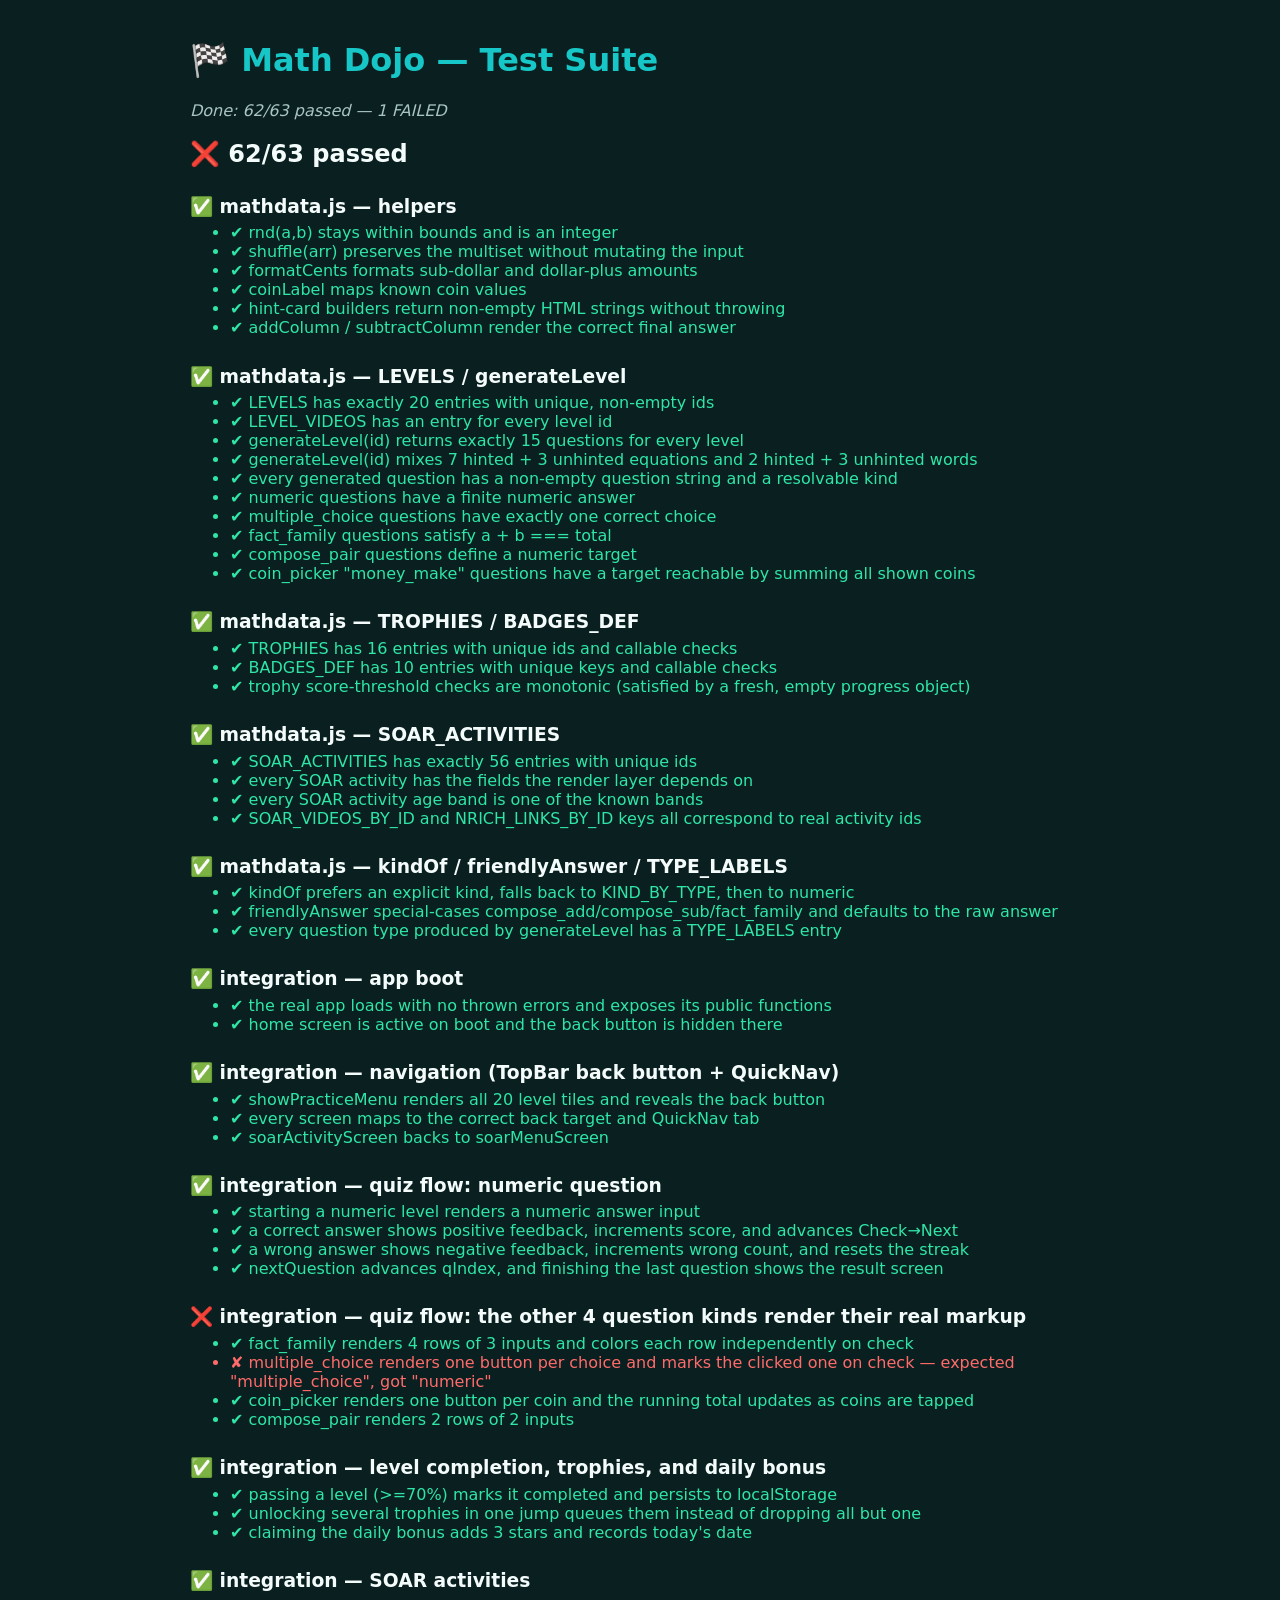
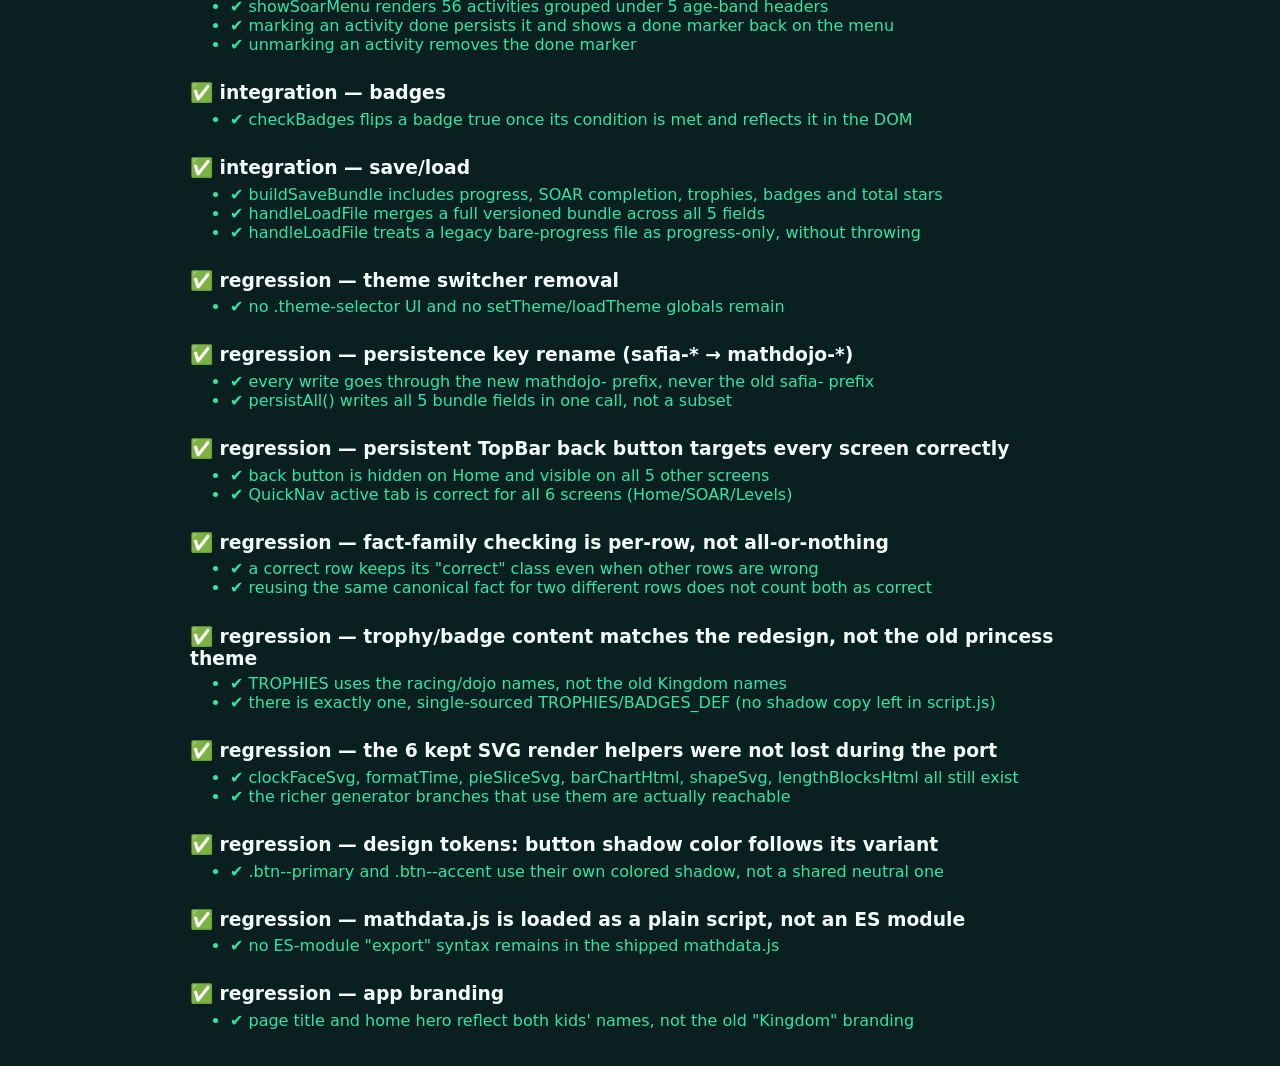
==== tests/index.html @ a6cf2d71 "Redesign as Safia's & Safaan's Math Dojo (Turbo Math Design System) and add test suites Reskins the " ====
<!DOCTYPE html>
<html lang="en">
<head>
<meta charset="UTF-8">
<title>Math Dojo — Test Suite</title>
<style>
  body { font-family: system-ui, sans-serif; background:#0A1F1F; color:#F4FBFB; padding:20px; max-width:900px; margin:0 auto; }
  h1 { color:#17C7C7; }
  h2 { color:#F4FBFB; }
  h3 { margin-top:1.5em; margin-bottom:.3em; }
  ul { margin-top:0; }
  #status { color:#A9C4C4; font-style:italic; }
  a { color:#3DDCDC; }
  iframe#appFrame { position:absolute; left:-9999px; top:-9999px; width:430px; height:900px; border:0; }
</style>
</head>
<body>
  <h1>🏁 Math Dojo — Test Suite</h1>
  <p id="status">Loading app in a hidden iframe and running unit / integration / regression suites…</p>
  <div id="results"></div>

  <!-- Test framework + suites (registering suites here does NOT run them yet) -->
  <script src="harness.js"></script>
  <script src="../mathdata.js"></script>
  <script src="unit.test.js"></script>
  <script src="integration.test.js"></script>
  <script src="regression.test.js"></script>

  <iframe id="appFrame"></iframe>

  <script>
    // Integration/regression tests drive the real app in this iframe, which shares
    // this page's origin and therefore its localStorage. Snapshot + clear the app's
    // keys before running so tests start from a deterministic blank slate, then
    // restore whatever was there before — so running the suite never clobbers a
    // real player's saved progress if this page happens to be opened from the same
    // server/origin as a live session.
    const APP_KEYS = ['mathdojo-progress', 'mathdojo-soar', 'mathdojo-trophies', 'mathdojo-badges', 'mathdojo-stars', 'mathdojo-lastbonus', 'mathdojo-mistakes'];

    function snapshotAndClear() {
      const snapshot = {};
      APP_KEYS.forEach(k => { snapshot[k] = localStorage.getItem(k); localStorage.removeItem(k); });
      return snapshot;
    }
    function restore(snapshot) {
      APP_KEYS.forEach(k => {
        if (snapshot[k] === null) localStorage.removeItem(k);
        else localStorage.setItem(k, snapshot[k]);
      });
    }

    async function main() {
      const snapshot = snapshotAndClear();
      try {
        const frame = document.getElementById('appFrame');
        await new Promise(resolve => {
          frame.addEventListener('load', resolve, { once: true });
          frame.src = '../index.html';
        });
        window.__APP_FRAME__ = frame;
        const report = await runTests();
        document.getElementById('status').textContent =
          `Done: ${report.passed}/${report.total} passed` + (report.failed ? ` — ${report.failed} FAILED` : '');
      } finally {
        restore(snapshot);
      }
    }
    main();
  </script>
</body>
</html>
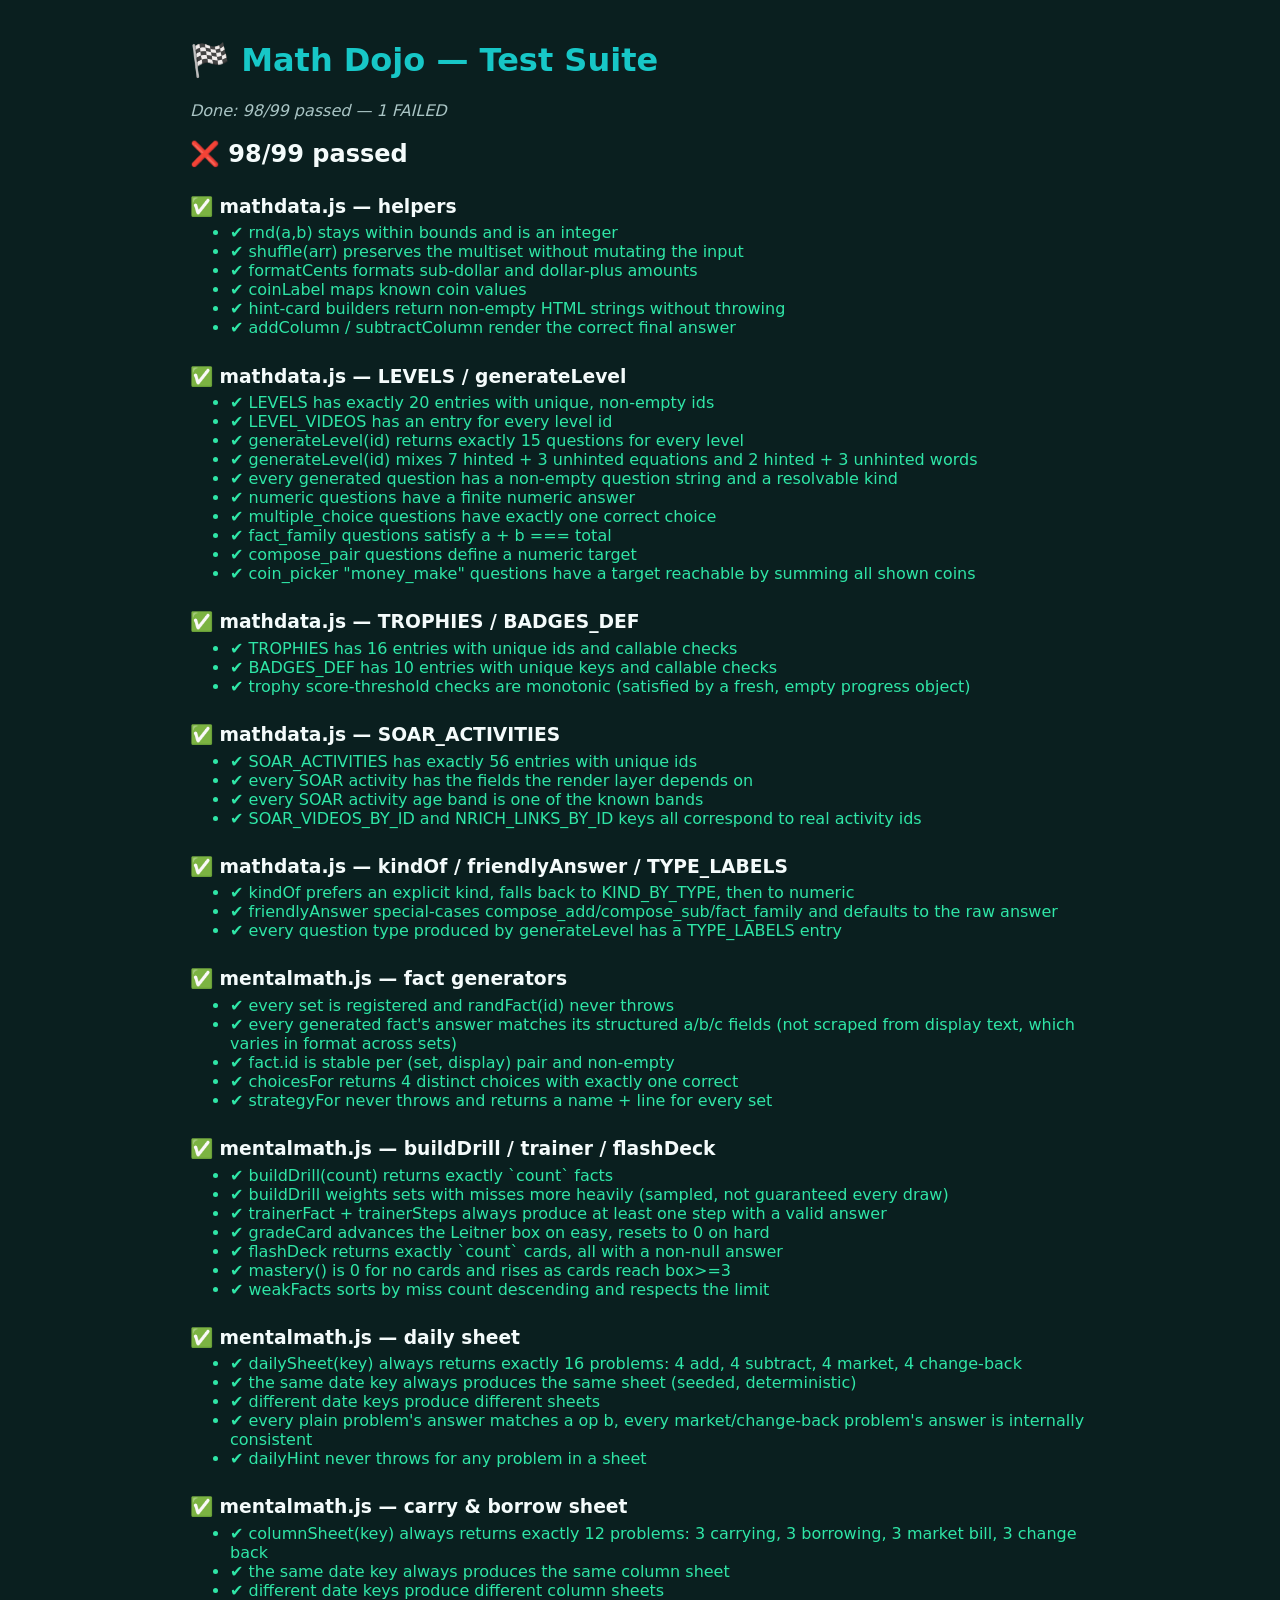
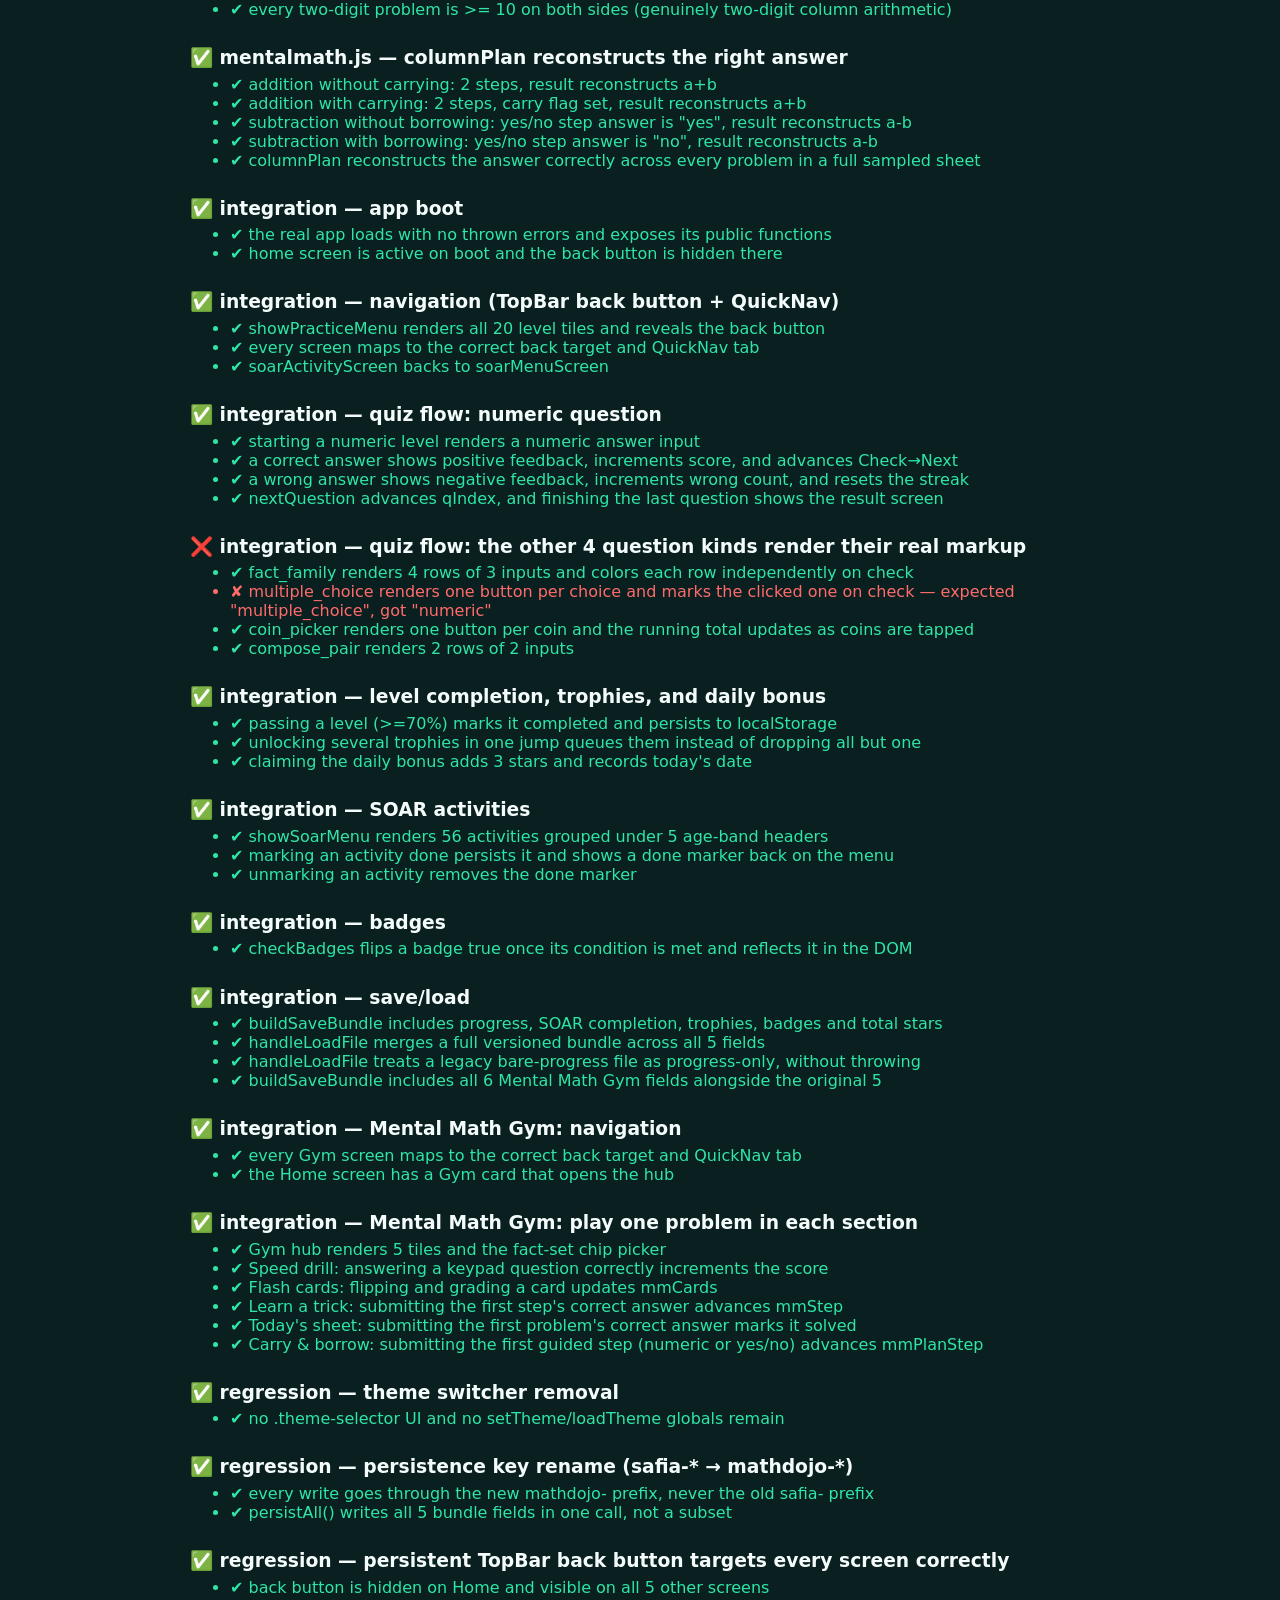
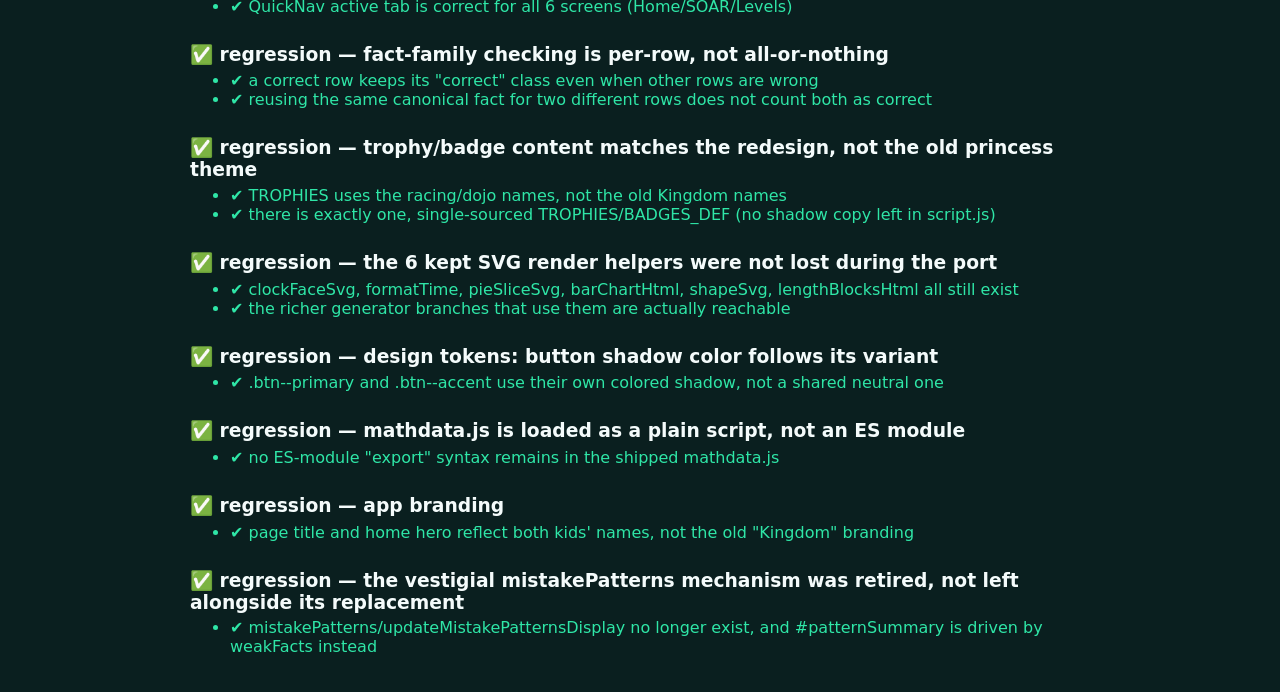
==== commit 61aa6d65: "Add Mental Math Gym: speed drill, flash cards, strategy coach, daily sheets Adds a new practice mode" ====
--- a/tests/index.html
+++ b/tests/index.html
@@ -22,7 +22,9 @@
   <!-- Test framework + suites (registering suites here does NOT run them yet) -->
   <script src="harness.js"></script>
   <script src="../mathdata.js"></script>
+  <script src="../mentalmath.js"></script>
   <script src="unit.test.js"></script>
+  <script src="unit-mentalmath.test.js"></script>
   <script src="integration.test.js"></script>
   <script src="regression.test.js"></script>
 
@@ -35,7 +37,8 @@
     // restore whatever was there before — so running the suite never clobbers a
     // real player's saved progress if this page happens to be opened from the same
     // server/origin as a live session.
-    const APP_KEYS = ['mathdojo-progress', 'mathdojo-soar', 'mathdojo-trophies', 'mathdojo-badges', 'mathdojo-stars', 'mathdojo-lastbonus', 'mathdojo-mistakes'];
+    const APP_KEYS = ['mathdojo-progress', 'mathdojo-soar', 'mathdojo-trophies', 'mathdojo-badges', 'mathdojo-stars', 'mathdojo-lastbonus',
+      'tm-mm-cards', 'tm-mm-misses', 'tm-mm-best', 'tm-mm-sets', 'tm-mm-session', 'tm-mm-sheet'];
 
     function snapshotAndClear() {
       const snapshot = {};
